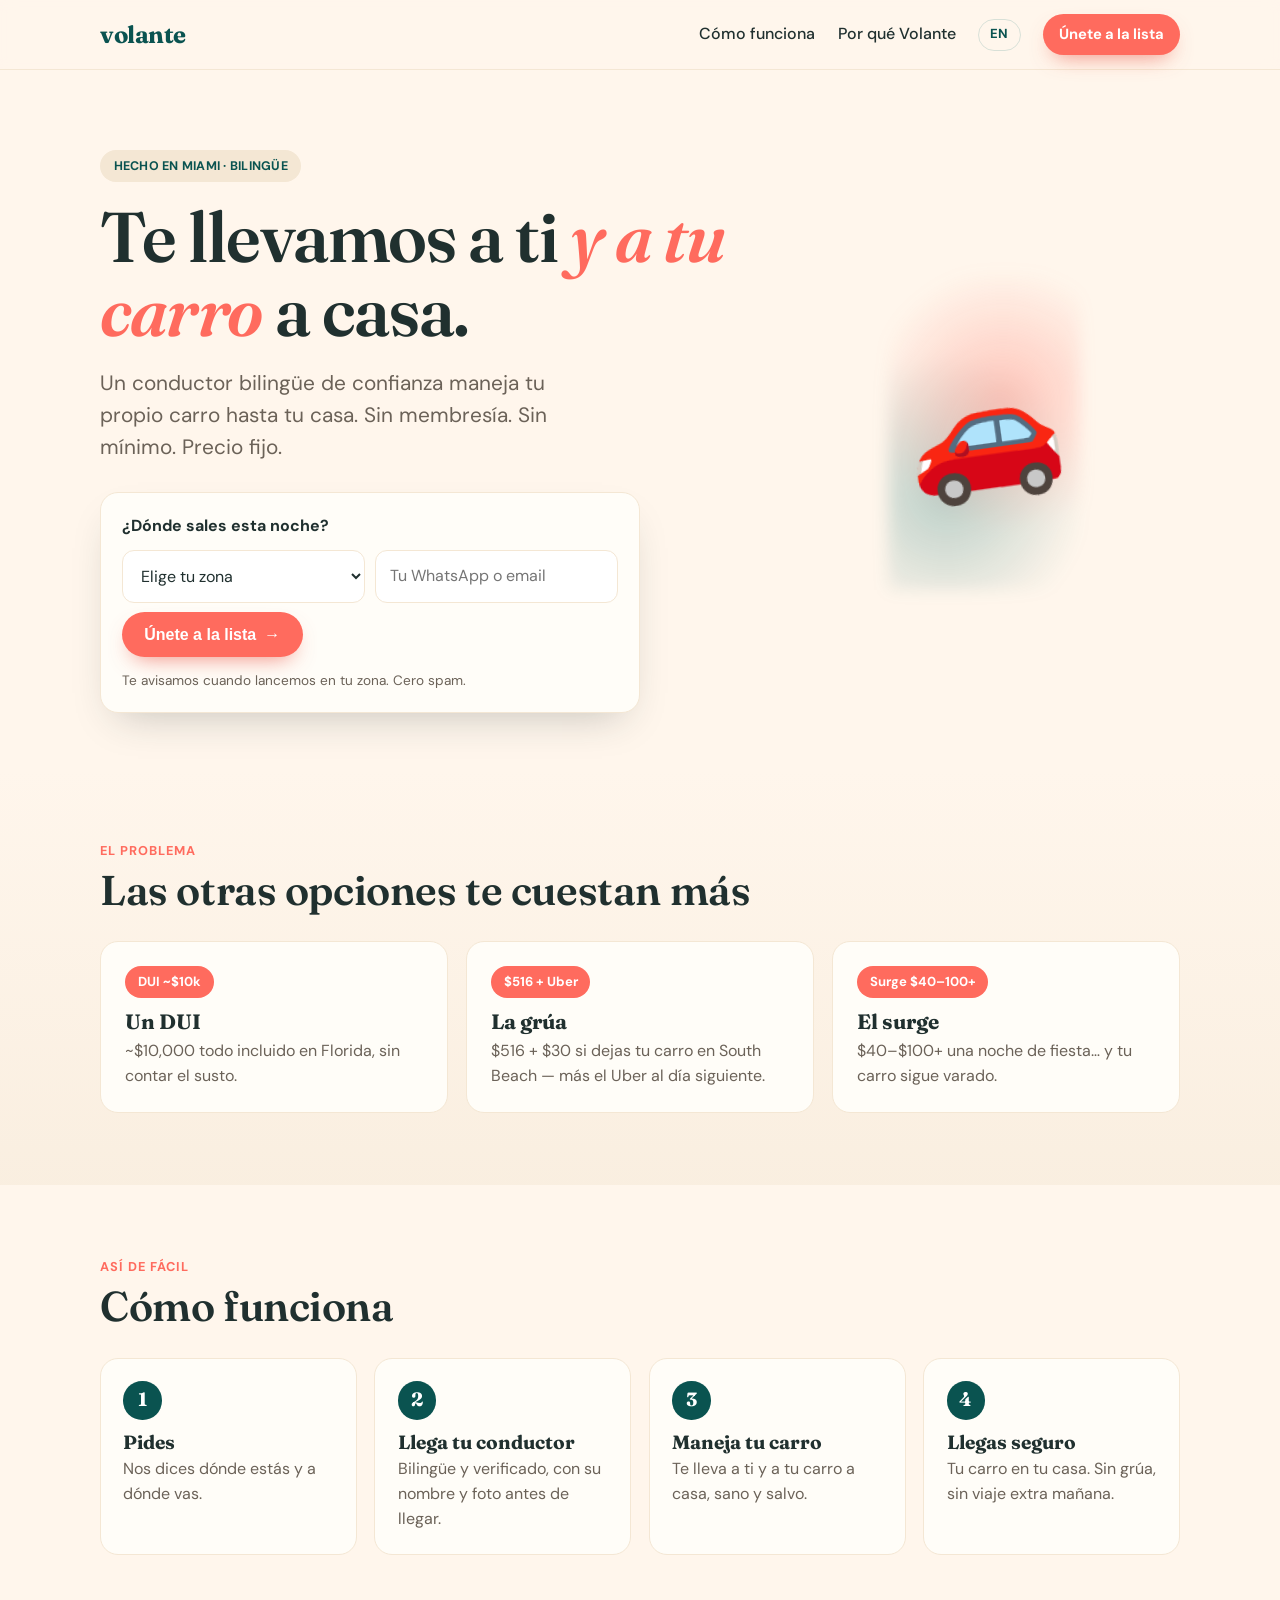
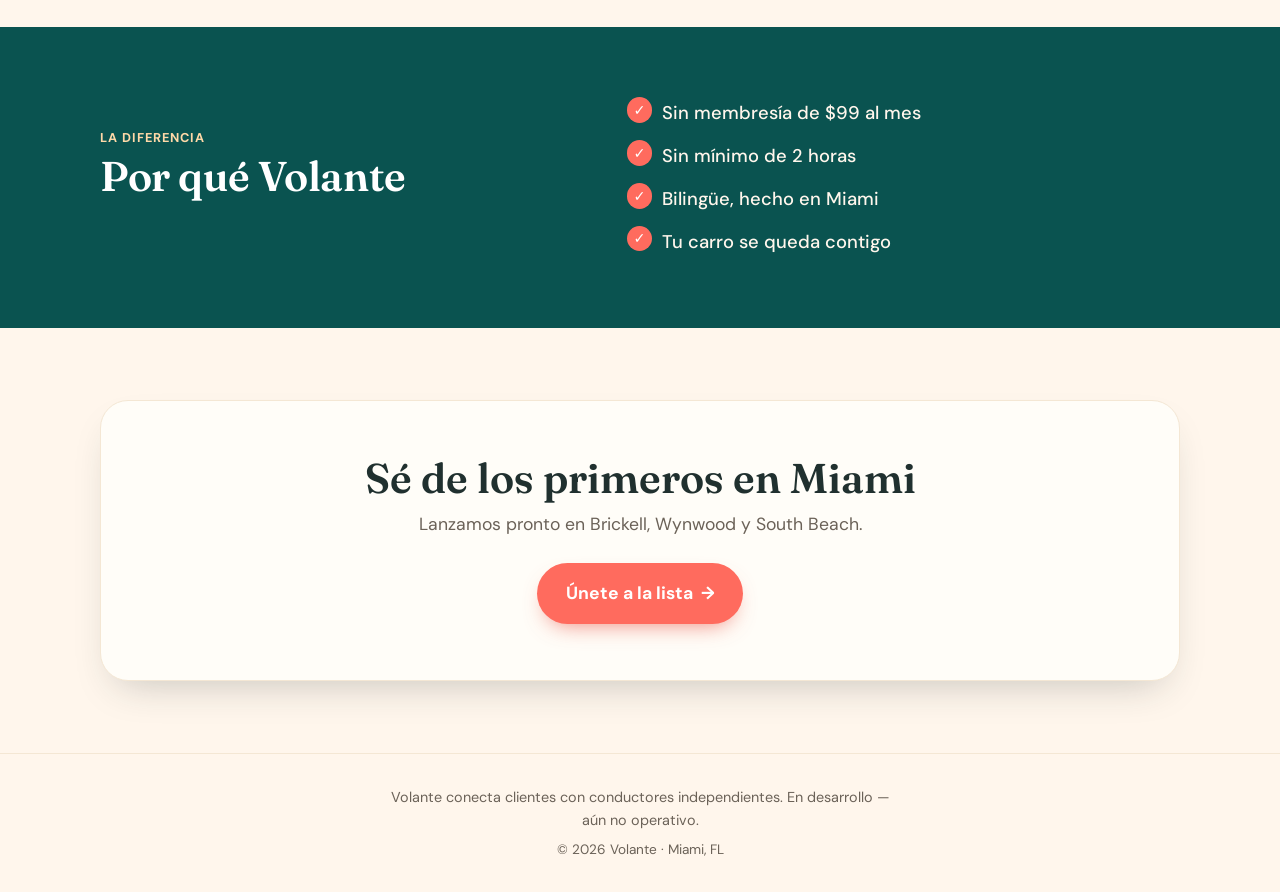
==== site/index.html @ 1a4ec63a "fix: track static site/ (un-ignore mkdocs /site rule); publish landing" ====
<!DOCTYPE html>
<html lang="es">
<head>
  <meta charset="utf-8" />
  <meta name="viewport" content="width=device-width, initial-scale=1" />
  <title>Volante — Te llevamos a ti y a tu carro a casa | Miami</title>
  <meta name="description" content="Conductor de confianza que maneja tu propio carro hasta tu casa en Miami. Sin membresía, sin mínimo, precio fijo. Bilingüe." />
  <meta property="og:title" content="Volante — Te llevamos a ti y a tu carro a casa" />
  <meta property="og:description" content="Conductor de confianza que maneja tu propio carro hasta tu casa en Miami. Sin membresía, sin mínimo, precio fijo." />
  <meta property="og:type" content="website" />
  <meta name="theme-color" content="#FF6B5E" />
  <link rel="alternate" hreflang="es" href="./index.html" />
  <link rel="alternate" hreflang="en" href="./en.html" />
  <link rel="preconnect" href="https://fonts.googleapis.com" />
  <link rel="preconnect" href="https://fonts.gstatic.com" crossorigin />
  <link href="https://fonts.googleapis.com/css2?family=Fraunces:opsz,wght@9..144,500;9..144,600;9..144,700&family=DM+Sans:wght@400;500;700&display=swap" rel="stylesheet" />
  <link rel="stylesheet" href="./styles.css" />
</head>
<body>
<header class="site-header">
  <div class="container nav">
    <a class="brand" href="./index.html">volante</a>
    <nav class="nav-links">
      <a class="nav-how" href="#como">Cómo funciona</a>
      <a class="nav-why" href="#porque">Por qué Volante</a>
      <a class="lang-toggle" href="./en.html" hreflang="en">EN</a>
      <a class="btn btn-sm" href="#unete">Únete a la lista</a>
    </nav>
  </div>
</header>

<main>
  <section class="hero">
    <div class="container hero-grid">
      <div class="hero-copy">
        <span class="badge">Hecho en Miami · Bilingüe</span>
        <h1 class="hero-title">Te llevamos a ti <span class="accent">y a tu carro</span> a casa.</h1>
        <p class="hero-sub">Un conductor bilingüe de confianza maneja tu propio carro hasta tu casa. Sin membresía. Sin mínimo. Precio fijo.</p>

        <!-- Formspree: crea un form gratis en https://formspree.io y reemplaza YOUR_FORM_ID -->
        <form id="unete" class="join-card" action="https://formspree.io/f/YOUR_FORM_ID" method="POST">
          <input type="hidden" name="lang" value="es" />
          <input type="hidden" name="_subject" value="Nuevo signup — Volante (ES)" />
          <input type="text" name="_gotcha" tabindex="-1" autocomplete="off" style="display:none" aria-hidden="true" />
          <label class="join-label" for="contact">¿Dónde sales esta noche?</label>
          <div id="flash" role="status" aria-live="polite"></div>
          <div class="join-row">
            <select name="zone" aria-label="zona">
              <option value="">Elige tu zona</option>
              <option>Brickell</option><option>Downtown</option><option>Wynwood</option>
              <option>South Beach</option><option>Coral Gables</option><option>Coconut Grove</option>
              <option value="Otra">Otra</option>
            </select>
            <input id="contact" name="contact" type="text" inputmode="email" placeholder="Tu WhatsApp o email" autocomplete="email" required />
            <button class="btn" type="submit">Únete a la lista <span aria-hidden="true">→</span></button>
          </div>
          <p class="join-micro">Te avisamos cuando lancemos en tu zona. Cero spam.</p>
        </form>
      </div>
      <div class="hero-art" aria-hidden="true"><div class="glow"></div><div class="wheel">🚗</div></div>
    </div>
  </section>

  <section class="section pains">
    <div class="container">
      <span class="kicker">El problema</span>
      <h2 class="section-title">Las otras opciones te cuestan más</h2>
      <div class="cards-3">
        <article class="card pain"><span class="pill">DUI ~$10k</span><h3>Un DUI</h3><p>~$10,000 todo incluido en Florida, sin contar el susto.</p></article>
        <article class="card pain"><span class="pill">$516 + Uber</span><h3>La grúa</h3><p>$516 + $30 si dejas tu carro en South Beach — más el Uber al día siguiente.</p></article>
        <article class="card pain"><span class="pill">Surge $40–100+</span><h3>El surge</h3><p>$40–$100+ una noche de fiesta… y tu carro sigue varado.</p></article>
      </div>
    </div>
  </section>

  <section id="como" class="section how">
    <div class="container">
      <span class="kicker">Así de fácil</span>
      <h2 class="section-title">Cómo funciona</h2>
      <ol class="steps">
        <li><span class="step-n">1</span><h3>Pides</h3><p>Nos dices dónde estás y a dónde vas.</p></li>
        <li><span class="step-n">2</span><h3>Llega tu conductor</h3><p>Bilingüe y verificado, con su nombre y foto antes de llegar.</p></li>
        <li><span class="step-n">3</span><h3>Maneja tu carro</h3><p>Te lleva a ti y a tu carro a casa, sano y salvo.</p></li>
        <li><span class="step-n">4</span><h3>Llegas seguro</h3><p>Tu carro en tu casa. Sin grúa, sin viaje extra mañana.</p></li>
      </ol>
    </div>
  </section>

  <section id="porque" class="section why">
    <div class="container why-grid">
      <div><span class="kicker">La diferencia</span><h2 class="section-title">Por qué Volante</h2></div>
      <ul class="why-list">
        <li>Sin membresía de $99 al mes</li>
        <li>Sin mínimo de 2 horas</li>
        <li>Bilingüe, hecho en Miami</li>
        <li>Tu carro se queda contigo</li>
      </ul>
    </div>
  </section>

  <section class="section cta">
    <div class="container cta-band">
      <h2>Sé de los primeros en Miami</h2>
      <p>Lanzamos pronto en Brickell, Wynwood y South Beach.</p>
      <a class="btn btn-lg" href="#unete">Únete a la lista <span aria-hidden="true">→</span></a>
    </div>
  </section>
</main>

<footer class="site-footer">
  <div class="container">
    <p class="foot-note">Volante conecta clientes con conductores independientes. En desarrollo — aún no operativo.</p>
    <p class="foot-legal">© 2026 Volante · Miami, FL</p>
  </div>
</footer>

<script>
  (function () {
    var form = document.getElementById('unete');
    var flash = document.getElementById('flash');
    var OK = "¡Listo! Te avisamos en cuanto lancemos en tu zona. 🚗";
    var ERR = "Algo salió mal. Inténtalo de nuevo.";
    var SOON = "¡Pronto! (falta conectar Formspree para activar la lista.)";
    function show(kind, msg) {
      flash.className = "flash " + (kind === "ok" ? "flash-ok" : "flash-err");
      flash.textContent = msg;
    }
    form.addEventListener('submit', function (e) {
      e.preventDefault();
      if (form.action.indexOf('YOUR_FORM_ID') !== -1) { show('ok', SOON); return; }
      fetch(form.action, { method: 'POST', body: new FormData(form), headers: { 'Accept': 'application/json' } })
        .then(function (r) { if (r.ok) { form.reset(); show('ok', OK); } else { show('err', ERR); } })
        .catch(function () { show('err', ERR); });
    });
  })();
</script>
</body>
</html>
---- site/styles.css ----
/* Volante — "Miami cálido" warm palette. Cream + teal + coral. */
:root {
  --cream: #fff6ec;
  --card: #fffdf8;
  --sand: #f4e7d4;
  --ink: #20302f;
  --muted: #6b6258;
  --teal: #0e6e6e;
  --teal-dark: #0a5350;
  --coral: #ff6b5e;
  --coral-dark: #e8503f;
  --ring: rgba(14, 110, 110, 0.16);
  --shadow: 0 18px 40px -18px rgba(32, 48, 47, 0.28);
  --radius: 18px;
}

* { box-sizing: border-box; }
html { scroll-behavior: smooth; }
body {
  margin: 0;
  background: var(--cream);
  color: var(--ink);
  font-family: "DM Sans", system-ui, -apple-system, sans-serif;
  line-height: 1.55;
  -webkit-font-smoothing: antialiased;
}
a { color: inherit; text-decoration: none; }
h1, h2, h3 { font-family: "Fraunces", Georgia, serif; line-height: 1.05; margin: 0; }

.container { width: min(1080px, 92vw); margin: 0 auto; }

/* Buttons */
.btn {
  display: inline-flex; align-items: center; gap: 0.5rem;
  background: var(--coral); color: #fff; font-weight: 700;
  border: none; cursor: pointer;
  padding: 0.85rem 1.4rem; border-radius: 999px; font-size: 1rem;
  box-shadow: 0 10px 22px -10px rgba(232, 80, 63, 0.7);
  transition: transform 0.15s ease, background 0.15s ease;
  white-space: nowrap;
}
.btn:hover { background: var(--coral-dark); transform: translateY(-1px); }
.btn-sm { padding: 0.55rem 1rem; font-size: 0.92rem; }
.btn-lg { padding: 1.05rem 1.8rem; font-size: 1.1rem; }

/* Header */
.site-header { position: sticky; top: 0; z-index: 10; backdrop-filter: blur(8px);
  background: rgba(255, 246, 236, 0.82); border-bottom: 1px solid var(--sand); }
.nav { display: flex; align-items: center; justify-content: space-between; padding: 0.9rem 0; }
.brand { font-family: "Fraunces", serif; font-weight: 700; font-size: 1.5rem; color: var(--teal-dark);
  letter-spacing: -0.02em; }
.nav-links { display: flex; align-items: center; gap: 1.4rem; font-weight: 500; }
.nav-links a:not(.btn):hover { color: var(--teal); }
.lang-toggle { border: 1.5px solid var(--ring); border-radius: 999px; padding: 0.3rem 0.7rem;
  font-weight: 700; font-size: 0.82rem; color: var(--teal-dark); }
.nav-links .nav-how, .nav-links .nav-why { display: none; }

/* Hero */
.hero { padding: clamp(2.5rem, 7vw, 5rem) 0 clamp(2rem, 5vw, 3.5rem); position: relative; overflow: hidden; }
.hero-grid { display: grid; grid-template-columns: 1fr; gap: 2rem; align-items: center; }
.badge { display: inline-block; background: var(--sand); color: var(--teal-dark);
  font-weight: 700; font-size: 0.78rem; letter-spacing: 0.02em; text-transform: uppercase;
  padding: 0.4rem 0.85rem; border-radius: 999px; margin-bottom: 1.1rem; }
.hero-title { font-size: clamp(2.6rem, 8vw, 4.4rem); font-weight: 600; letter-spacing: -0.02em; }
.hero-title .accent { color: var(--coral); font-style: italic; }
.hero-sub { font-size: clamp(1.05rem, 2.4vw, 1.3rem); color: var(--muted); max-width: 33ch; margin: 1.2rem 0 0; }

/* Join card */
.join-card { background: var(--card); border: 1px solid var(--sand); border-radius: var(--radius);
  box-shadow: var(--shadow); padding: 1.3rem; margin-top: 1.8rem; max-width: 540px; scroll-margin-top: 90px; }
.join-label { display: block; font-weight: 700; margin-bottom: 0.7rem; }
.join-row { display: flex; flex-wrap: wrap; gap: 0.6rem; }
.join-row select, .join-row input {
  font: inherit; padding: 0.8rem 0.9rem; border-radius: 12px; border: 1.5px solid var(--sand);
  background: #fff; color: var(--ink); flex: 1 1 160px; min-width: 0;
}
.join-row select:focus, .join-row input:focus { outline: none; border-color: var(--teal); box-shadow: 0 0 0 4px var(--ring); }
.join-row .btn { flex: 1 1 100%; justify-content: center; }
.join-micro { color: var(--muted); font-size: 0.85rem; margin: 0.8rem 0 0; }
.flash { font-weight: 600; padding: 0.7rem 0.9rem; border-radius: 12px; margin: 0 0 0.9rem; }
.flash-ok { background: rgba(14, 110, 110, 0.12); color: var(--teal-dark); }
.flash-err { background: rgba(232, 80, 63, 0.12); color: var(--coral-dark); }

/* Hero art */
.hero-art { display: none; position: relative; justify-self: center; }
.glow { position: absolute; inset: -30% -10%; background: radial-gradient(circle at 60% 40%,
  rgba(255, 107, 94, 0.35), transparent 60%), radial-gradient(circle at 30% 70%,
  rgba(14, 110, 110, 0.28), transparent 55%); filter: blur(8px); }
.wheel { position: relative; font-size: 8rem; transform: rotate(-8deg); }

/* Sections */
.section { padding: clamp(2.5rem, 6vw, 4.5rem) 0; }
.kicker { display: block; font-weight: 700; text-transform: uppercase; letter-spacing: 0.08em;
  font-size: 0.8rem; color: var(--coral); margin-bottom: 0.5rem; }
.section-title { font-size: clamp(1.8rem, 4.5vw, 2.6rem); font-weight: 600; letter-spacing: -0.01em; margin-bottom: 1.8rem; }

/* Pains */
.pains { background: linear-gradient(180deg, transparent, rgba(244, 231, 212, 0.5)); }
.cards-3 { display: grid; grid-template-columns: 1fr; gap: 1.1rem; }
.card { background: var(--card); border: 1px solid var(--sand); border-radius: var(--radius); padding: 1.5rem; }
.card h3 { font-size: 1.3rem; margin: 0.8rem 0 0.4rem; }
.card p { color: var(--muted); margin: 0; }
.pill { display: inline-block; background: var(--teal); color: #fff; font-weight: 700; font-size: 0.82rem;
  padding: 0.35rem 0.8rem; border-radius: 999px; }
.pain .pill { background: var(--coral); }

/* Steps */
.steps { list-style: none; margin: 0; padding: 0; display: grid; grid-template-columns: 1fr; gap: 1.1rem; counter-reset: s; }
.steps li { background: var(--card); border: 1px solid var(--sand); border-radius: var(--radius); padding: 1.4rem; }
.step-n { display: inline-grid; place-items: center; width: 2.4rem; height: 2.4rem; border-radius: 50%;
  background: var(--teal-dark); color: #fff; font-family: "Fraunces", serif; font-weight: 700; font-size: 1.2rem; }
.steps h3 { font-size: 1.2rem; margin: 0.8rem 0 0.3rem; }
.steps p { color: var(--muted); margin: 0; }

/* Why */
.why { background: var(--teal-dark); color: var(--cream); border-radius: 0; }
.why .kicker { color: #ffd9a8; }
.why .section-title { color: #fff; }
.why-grid { display: grid; grid-template-columns: 1fr; gap: 1.5rem; }
.why-list { list-style: none; margin: 0; padding: 0; display: grid; gap: 0.9rem; }
.why-list li { font-size: 1.15rem; font-weight: 500; padding-left: 2.2rem; position: relative; }
.why-list li::before { content: "✓"; position: absolute; left: 0; top: -2px; display: inline-grid; place-items: center;
  width: 1.6rem; height: 1.6rem; border-radius: 50%; background: var(--coral); color: #fff; font-size: 0.9rem; font-weight: 700; }

/* CTA */
.cta-band { text-align: center; background: var(--card); border: 1px solid var(--sand);
  border-radius: 28px; padding: clamp(2rem, 5vw, 3.5rem); box-shadow: var(--shadow); }
.cta-band h2 { font-size: clamp(1.8rem, 4.5vw, 2.6rem); font-weight: 600; }
.cta-band p { color: var(--muted); margin: 0.6rem 0 1.6rem; font-size: 1.1rem; }

/* Footer */
.site-footer { background: var(--cream); border-top: 1px solid var(--sand); padding: 2rem 0; text-align: center; }
.foot-note { color: var(--muted); font-size: 0.9rem; max-width: 50ch; margin: 0 auto 0.5rem; }
.foot-legal { color: var(--muted); font-size: 0.85rem; margin: 0; }

/* Responsive */
@media (min-width: 720px) {
  .nav-links .nav-how, .nav-links .nav-why { display: inline; }
  .cards-3 { grid-template-columns: repeat(3, 1fr); }
  .steps { grid-template-columns: repeat(2, 1fr); }
  .why-grid { grid-template-columns: 1fr 1.1fr; align-items: center; }
  .join-row .btn { flex: 0 0 auto; }
}
@media (min-width: 960px) {
  .hero-grid { grid-template-columns: 1.25fr 0.75fr; }
  .hero-art { display: block; }
  .steps { grid-template-columns: repeat(4, 1fr); }
}
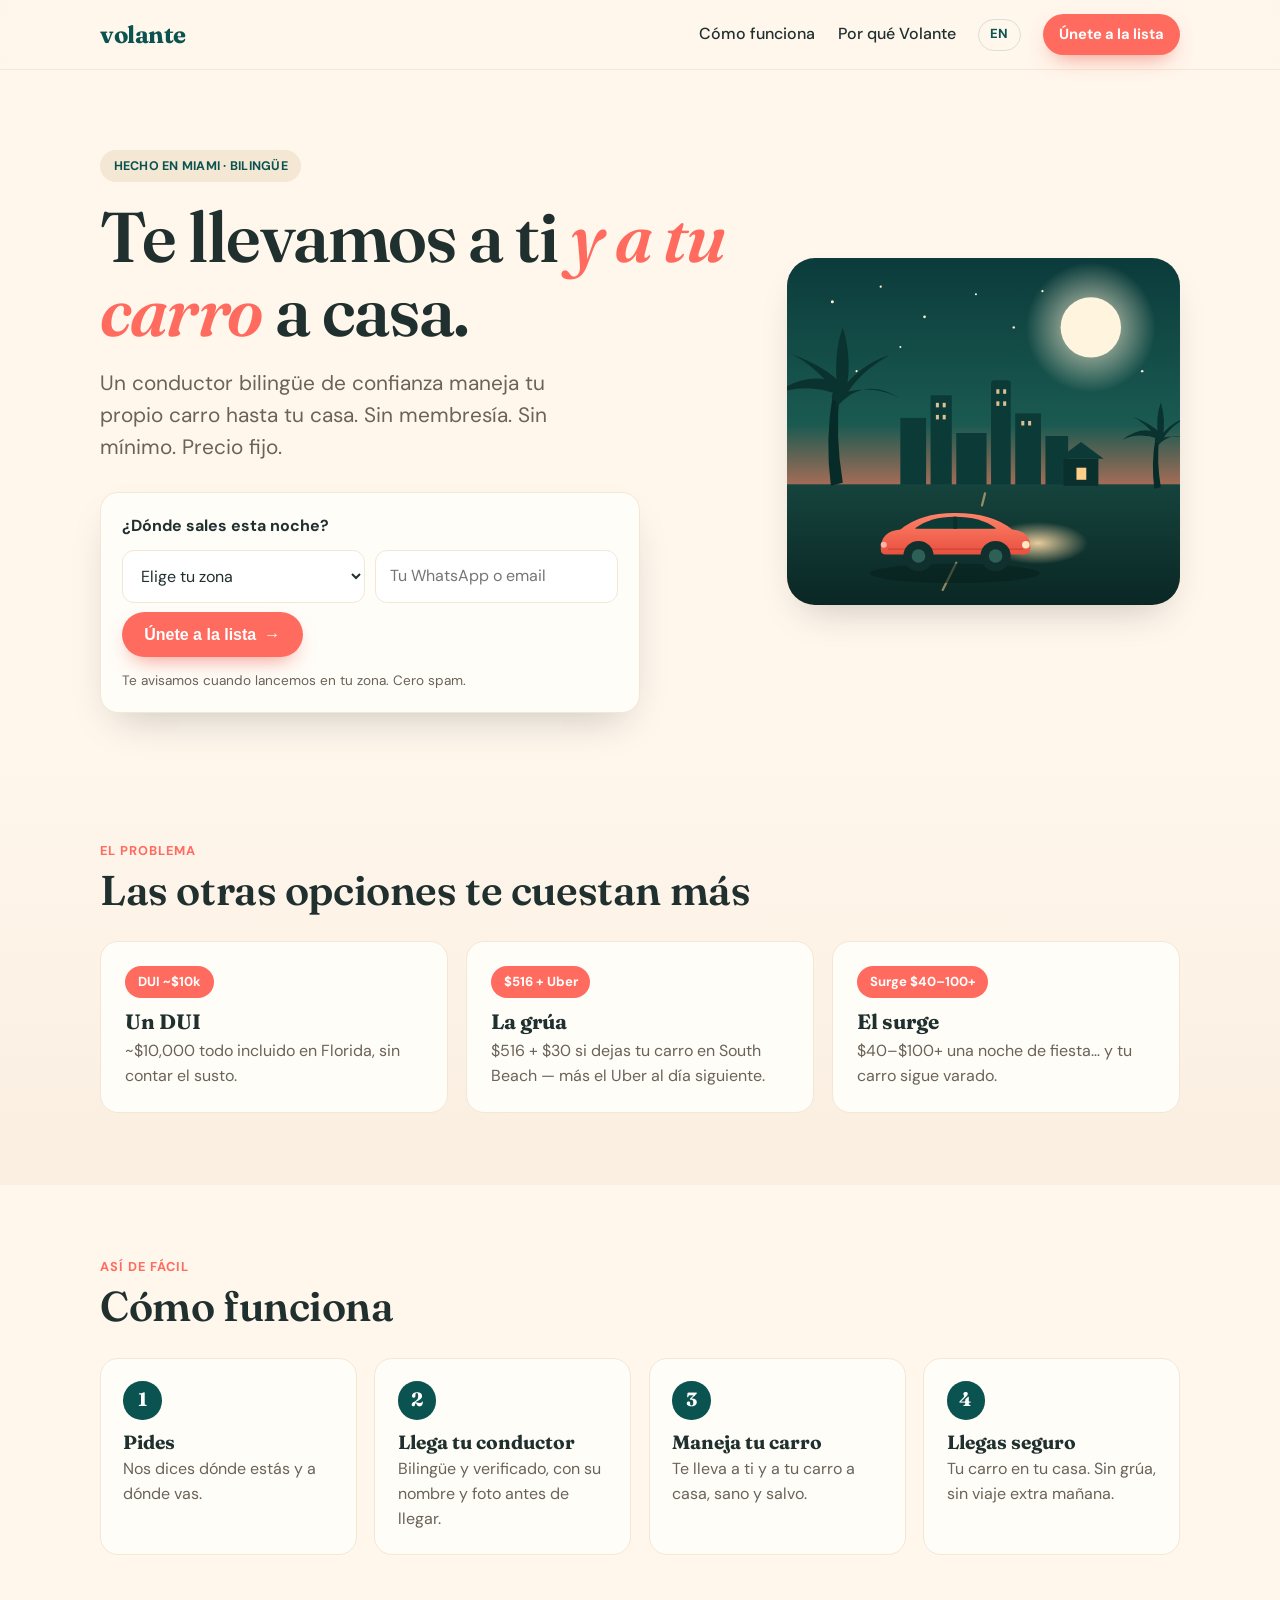
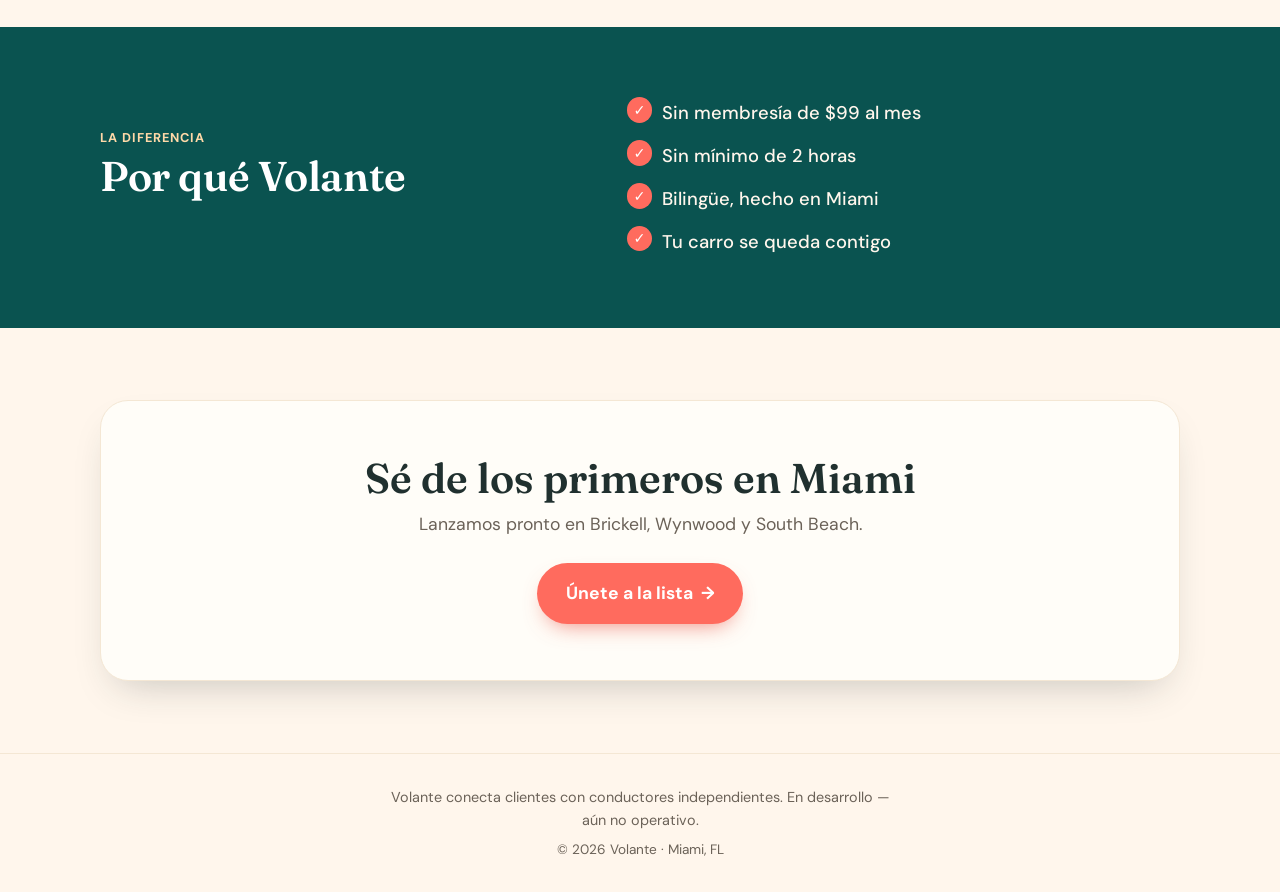
==== commit 9575f37a: "feat: custom Miami-night hero illustration (SVG) replacing emoji" ====
--- a/site/index.html
+++ b/site/index.html
@@ -37,10 +37,10 @@
         <h1 class="hero-title">Te llevamos a ti <span class="accent">y a tu carro</span> a casa.</h1>
         <p class="hero-sub">Un conductor bilingüe de confianza maneja tu propio carro hasta tu casa. Sin membresía. Sin mínimo. Precio fijo.</p>
 
-        <!-- Formspree: crea un form gratis en https://formspree.io y reemplaza YOUR_FORM_ID -->
-        <form id="unete" class="join-card" action="https://formspree.io/f/YOUR_FORM_ID" method="POST">
+        <!-- Google Sheet (Apps Script): reemplaza __SHEET_WEBAPP_URL__ con la URL /exec del web app. Ver docs/waitlist-google-sheet-setup.md -->
+        <form id="unete" class="join-card" action="__SHEET_WEBAPP_URL__" method="POST">
           <input type="hidden" name="lang" value="es" />
-          <input type="hidden" name="_subject" value="Nuevo signup — Volante (ES)" />
+          <input type="hidden" name="source" value="landing-es" />
           <input type="text" name="_gotcha" tabindex="-1" autocomplete="off" style="display:none" aria-hidden="true" />
           <label class="join-label" for="contact">¿Dónde sales esta noche?</label>
           <div id="flash" role="status" aria-live="polite"></div>
@@ -57,7 +57,7 @@
           <p class="join-micro">Te avisamos cuando lancemos en tu zona. Cero spam.</p>
         </form>
       </div>
-      <div class="hero-art" aria-hidden="true"><div class="glow"></div><div class="wheel">🚗</div></div>
+      <div class="hero-art"><img src="./hero.svg" alt="Un conductor de Volante lleva a un cliente y a su carro a casa de noche en Miami" width="520" height="460" /></div>
     </div>
   </section>
 
@@ -120,16 +120,16 @@
     var flash = document.getElementById('flash');
     var OK = "¡Listo! Te avisamos en cuanto lancemos en tu zona. 🚗";
     var ERR = "Algo salió mal. Inténtalo de nuevo.";
-    var SOON = "¡Pronto! (falta conectar Formspree para activar la lista.)";
+    var SOON = "¡Pronto! (falta conectar la hoja de Google para activar la lista.)";
     function show(kind, msg) {
       flash.className = "flash " + (kind === "ok" ? "flash-ok" : "flash-err");
       flash.textContent = msg;
     }
     form.addEventListener('submit', function (e) {
       e.preventDefault();
-      if (form.action.indexOf('YOUR_FORM_ID') !== -1) { show('ok', SOON); return; }
-      fetch(form.action, { method: 'POST', body: new FormData(form), headers: { 'Accept': 'application/json' } })
-        .then(function (r) { if (r.ok) { form.reset(); show('ok', OK); } else { show('err', ERR); } })
+      if (form.action.indexOf('__SHEET_WEBAPP_URL__') !== -1) { show('ok', SOON); return; }
+      fetch(form.action, { method: 'POST', mode: 'no-cors', body: new URLSearchParams(new FormData(form)) })
+        .then(function () { form.reset(); show('ok', OK); })
         .catch(function () { show('err', ERR); });
     });
   })();
--- a/site/styles.css
+++ b/site/styles.css
@@ -82,11 +82,8 @@
 .flash-err { background: rgba(232, 80, 63, 0.12); color: var(--coral-dark); }
 
 /* Hero art */
-.hero-art { display: none; position: relative; justify-self: center; }
-.glow { position: absolute; inset: -30% -10%; background: radial-gradient(circle at 60% 40%,
-  rgba(255, 107, 94, 0.35), transparent 60%), radial-gradient(circle at 30% 70%,
-  rgba(14, 110, 110, 0.28), transparent 55%); filter: blur(8px); }
-.wheel { position: relative; font-size: 8rem; transform: rotate(-8deg); }
+.hero-art { position: relative; justify-self: center; width: 100%; max-width: 520px; margin-top: 1.6rem; }
+.hero-art img { width: 100%; height: auto; display: block; border-radius: 28px; box-shadow: var(--shadow); }
 
 /* Sections */
 .section { padding: clamp(2.5rem, 6vw, 4.5rem) 0; }
@@ -143,6 +140,6 @@
 }
 @media (min-width: 960px) {
   .hero-grid { grid-template-columns: 1.25fr 0.75fr; }
-  .hero-art { display: block; }
+  .hero-art { margin-top: 0; }
   .steps { grid-template-columns: repeat(4, 1fr); }
 }
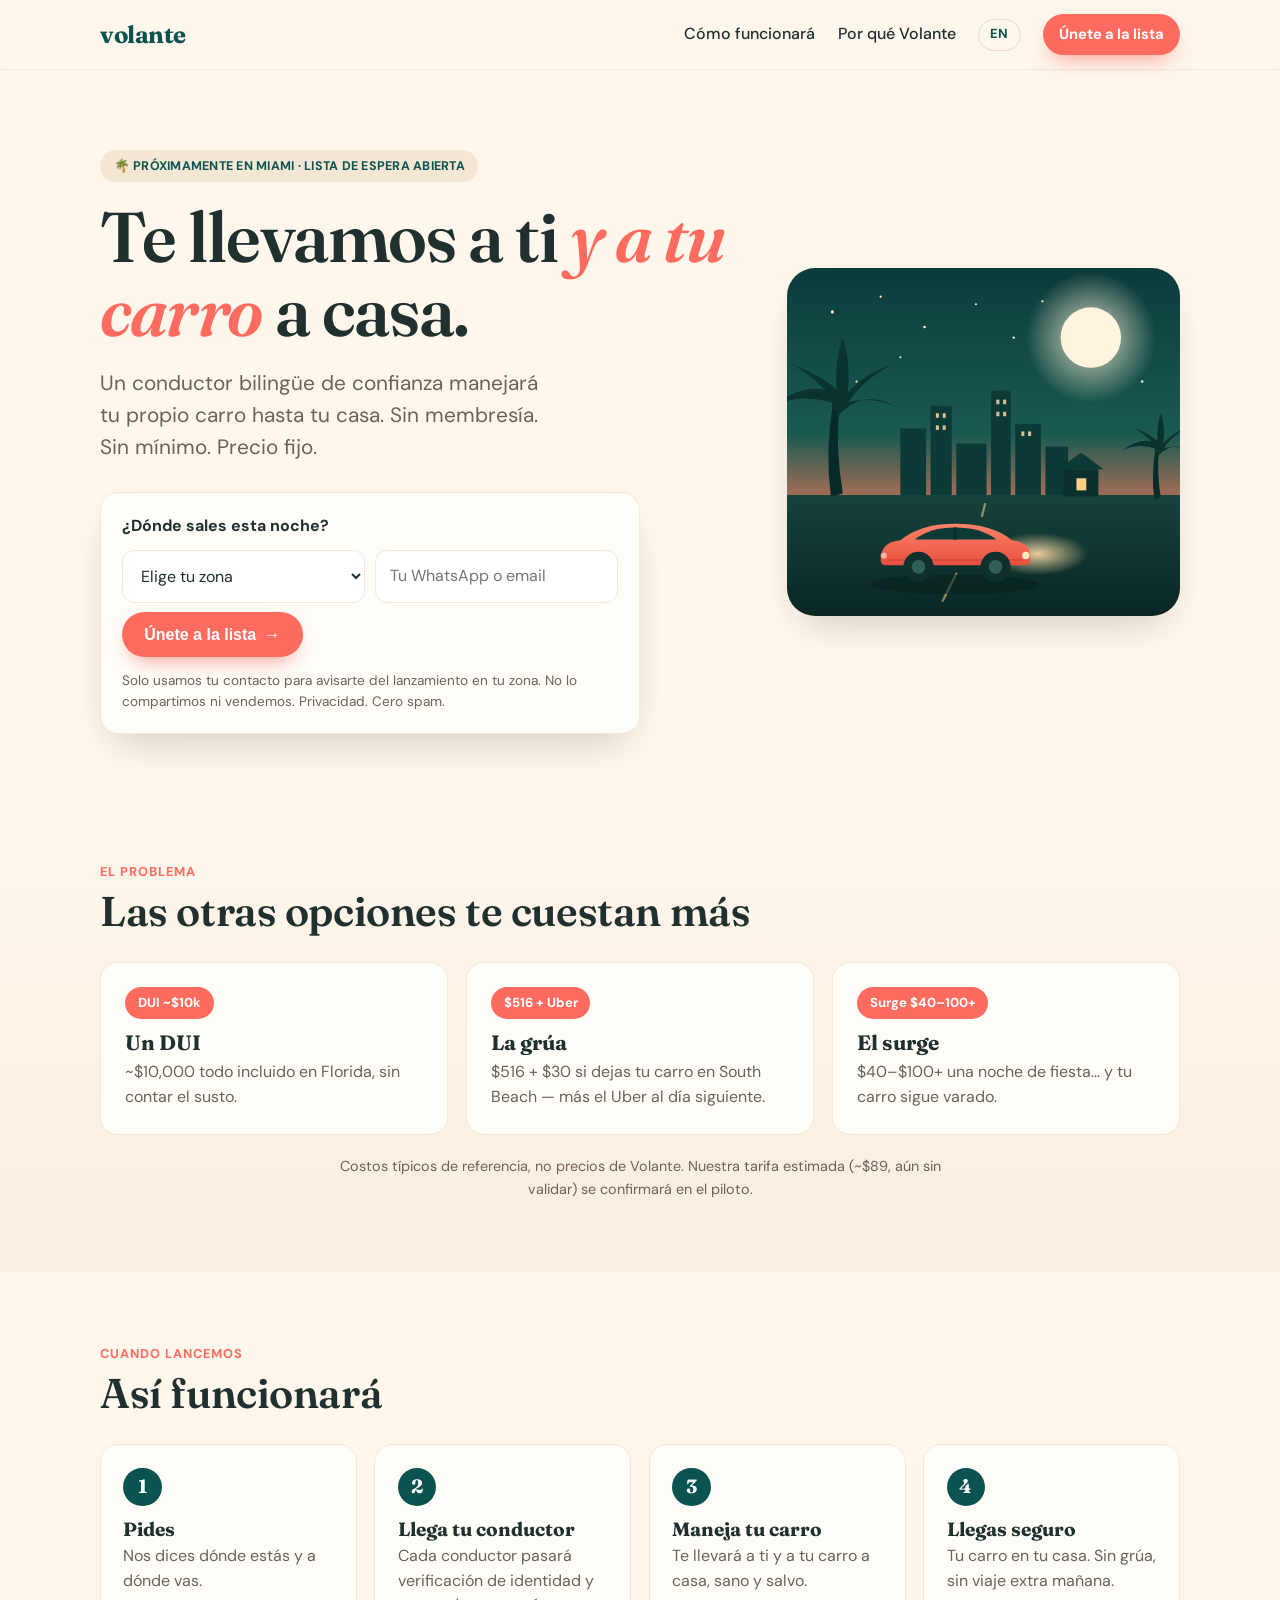
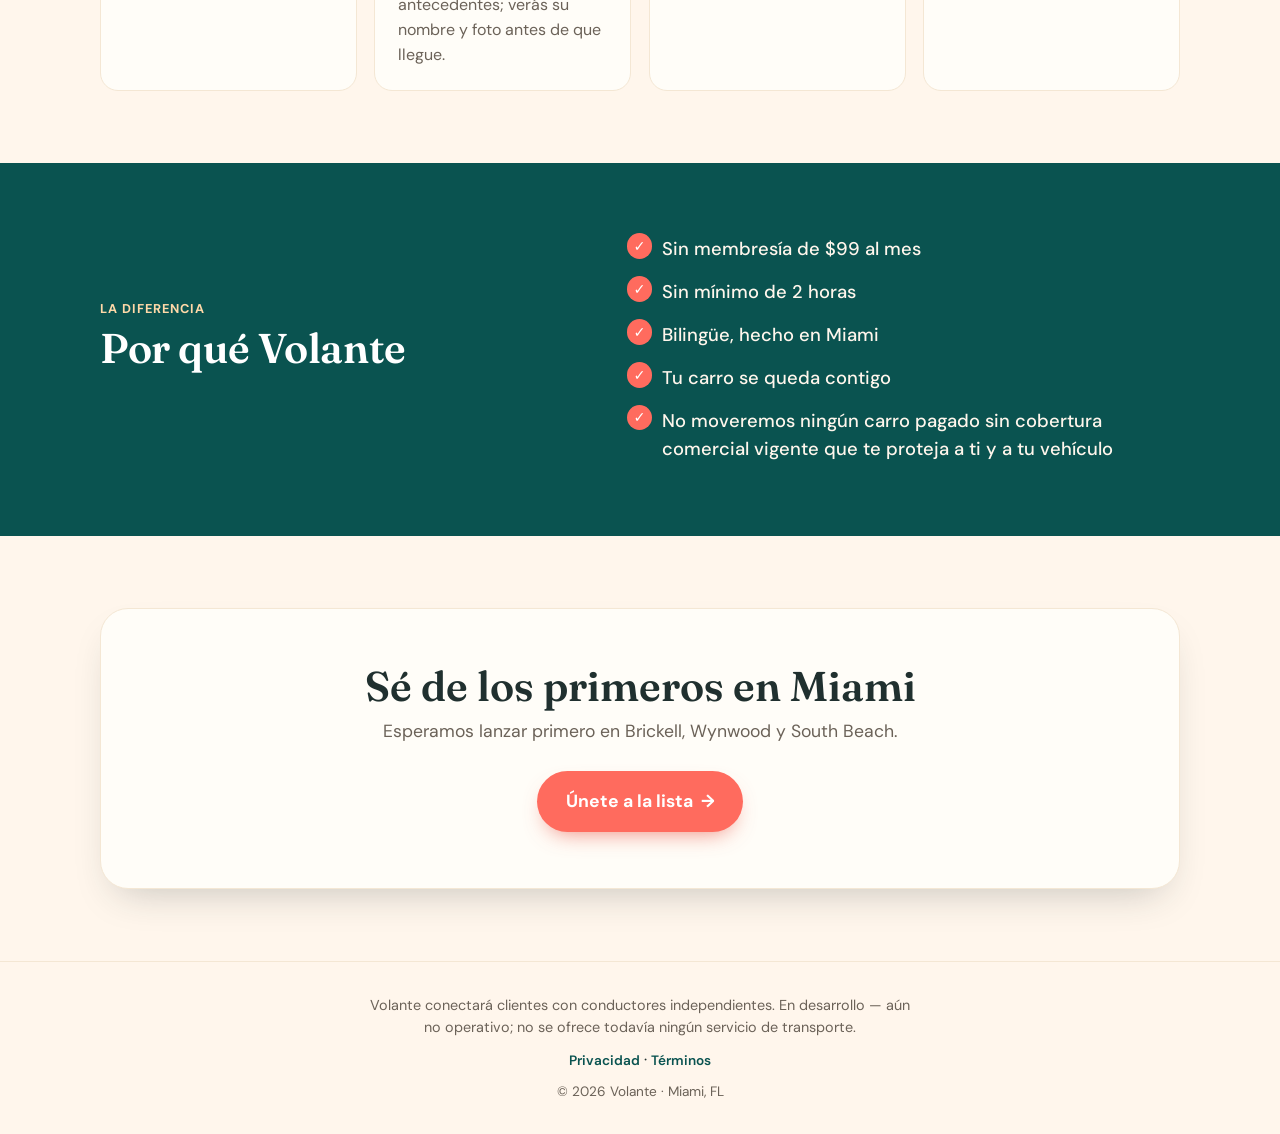
==== commit 16b049a3: "feat: SEO hardening (hreflang/canonical/og:image/robots/sitemap) + legal reframe to pre-launch + pri" ====
--- a/site/index.html
+++ b/site/index.html
@@ -4,13 +4,24 @@
   <meta charset="utf-8" />
   <meta name="viewport" content="width=device-width, initial-scale=1" />
   <title>Volante — Te llevamos a ti y a tu carro a casa | Miami</title>
-  <meta name="description" content="Conductor de confianza que maneja tu propio carro hasta tu casa en Miami. Sin membresía, sin mínimo, precio fijo. Bilingüe." />
+  <meta name="description" content="Conductor de confianza que manejará tu propio carro hasta tu casa en Miami. Sin membresía, sin mínimo, precio fijo. Bilingüe. Próximamente — apúntate a la lista." />
+  <link rel="canonical" href="https://danielregaladoumiami.github.io/volante/" />
+  <link rel="alternate" hreflang="es" href="https://danielregaladoumiami.github.io/volante/" />
+  <link rel="alternate" hreflang="en" href="https://danielregaladoumiami.github.io/volante/en.html" />
+  <link rel="alternate" hreflang="x-default" href="https://danielregaladoumiami.github.io/volante/" />
   <meta property="og:title" content="Volante — Te llevamos a ti y a tu carro a casa" />
-  <meta property="og:description" content="Conductor de confianza que maneja tu propio carro hasta tu casa en Miami. Sin membresía, sin mínimo, precio fijo." />
+  <meta property="og:description" content="Un conductor de confianza manejará tu propio carro hasta tu casa en Miami. Sin membresía, sin mínimo, precio fijo. Próximamente." />
   <meta property="og:type" content="website" />
+  <meta property="og:url" content="https://danielregaladoumiami.github.io/volante/" />
+  <meta property="og:image" content="https://danielregaladoumiami.github.io/volante/og.png" />
+  <meta property="og:image:width" content="1200" />
+  <meta property="og:image:height" content="630" />
+  <meta property="og:site_name" content="Volante" />
+  <meta property="og:locale" content="es_US" />
+  <meta property="og:locale:alternate" content="en_US" />
+  <meta name="twitter:card" content="summary_large_image" />
+  <meta name="twitter:image" content="https://danielregaladoumiami.github.io/volante/og.png" />
   <meta name="theme-color" content="#FF6B5E" />
-  <link rel="alternate" hreflang="es" href="./index.html" />
-  <link rel="alternate" hreflang="en" href="./en.html" />
   <link rel="preconnect" href="https://fonts.googleapis.com" />
   <link rel="preconnect" href="https://fonts.gstatic.com" crossorigin />
   <link href="https://fonts.googleapis.com/css2?family=Fraunces:opsz,wght@9..144,500;9..144,600;9..144,700&family=DM+Sans:wght@400;500;700&display=swap" rel="stylesheet" />
@@ -21,7 +32,7 @@
   <div class="container nav">
     <a class="brand" href="./index.html">volante</a>
     <nav class="nav-links">
-      <a class="nav-how" href="#como">Cómo funciona</a>
+      <a class="nav-how" href="#como">Cómo funcionará</a>
       <a class="nav-why" href="#porque">Por qué Volante</a>
       <a class="lang-toggle" href="./en.html" hreflang="en">EN</a>
       <a class="btn btn-sm" href="#unete">Únete a la lista</a>
@@ -33,9 +44,9 @@
   <section class="hero">
     <div class="container hero-grid">
       <div class="hero-copy">
-        <span class="badge">Hecho en Miami · Bilingüe</span>
+        <span class="badge">🌴 Próximamente en Miami · Lista de espera abierta</span>
         <h1 class="hero-title">Te llevamos a ti <span class="accent">y a tu carro</span> a casa.</h1>
-        <p class="hero-sub">Un conductor bilingüe de confianza maneja tu propio carro hasta tu casa. Sin membresía. Sin mínimo. Precio fijo.</p>
+        <p class="hero-sub">Un conductor bilingüe de confianza manejará tu propio carro hasta tu casa. Sin membresía. Sin mínimo. Precio fijo.</p>
 
         <!-- Google Sheet (Apps Script): reemplaza __SHEET_WEBAPP_URL__ con la URL /exec del web app. Ver docs/waitlist-google-sheet-setup.md -->
         <form id="unete" class="join-card" action="__SHEET_WEBAPP_URL__" method="POST">
@@ -54,7 +65,7 @@
             <input id="contact" name="contact" type="text" inputmode="email" placeholder="Tu WhatsApp o email" autocomplete="email" required />
             <button class="btn" type="submit">Únete a la lista <span aria-hidden="true">→</span></button>
           </div>
-          <p class="join-micro">Te avisamos cuando lancemos en tu zona. Cero spam.</p>
+          <p class="join-micro">Solo usamos tu contacto para avisarte del lanzamiento en tu zona. No lo compartimos ni vendemos. <a href="./privacy.html">Privacidad</a>. Cero spam.</p>
         </form>
       </div>
       <div class="hero-art"><img src="./hero.svg" alt="Un conductor de Volante lleva a un cliente y a su carro a casa de noche en Miami" width="520" height="460" /></div>
@@ -70,17 +81,18 @@
         <article class="card pain"><span class="pill">$516 + Uber</span><h3>La grúa</h3><p>$516 + $30 si dejas tu carro en South Beach — más el Uber al día siguiente.</p></article>
         <article class="card pain"><span class="pill">Surge $40–100+</span><h3>El surge</h3><p>$40–$100+ una noche de fiesta… y tu carro sigue varado.</p></article>
       </div>
+      <p class="cards-note">Costos típicos de referencia, no precios de Volante. Nuestra tarifa estimada (~$89, aún sin validar) se confirmará en el piloto.</p>
     </div>
   </section>
 
   <section id="como" class="section how">
     <div class="container">
-      <span class="kicker">Así de fácil</span>
-      <h2 class="section-title">Cómo funciona</h2>
+      <span class="kicker">Cuando lancemos</span>
+      <h2 class="section-title">Así funcionará</h2>
       <ol class="steps">
         <li><span class="step-n">1</span><h3>Pides</h3><p>Nos dices dónde estás y a dónde vas.</p></li>
-        <li><span class="step-n">2</span><h3>Llega tu conductor</h3><p>Bilingüe y verificado, con su nombre y foto antes de llegar.</p></li>
-        <li><span class="step-n">3</span><h3>Maneja tu carro</h3><p>Te lleva a ti y a tu carro a casa, sano y salvo.</p></li>
+        <li><span class="step-n">2</span><h3>Llega tu conductor</h3><p>Cada conductor pasará verificación de identidad y antecedentes; verás su nombre y foto antes de que llegue.</p></li>
+        <li><span class="step-n">3</span><h3>Maneja tu carro</h3><p>Te llevará a ti y a tu carro a casa, sano y salvo.</p></li>
         <li><span class="step-n">4</span><h3>Llegas seguro</h3><p>Tu carro en tu casa. Sin grúa, sin viaje extra mañana.</p></li>
       </ol>
     </div>
@@ -94,6 +106,7 @@
         <li>Sin mínimo de 2 horas</li>
         <li>Bilingüe, hecho en Miami</li>
         <li>Tu carro se queda contigo</li>
+        <li>No moveremos ningún carro pagado sin cobertura comercial vigente que te proteja a ti y a tu vehículo</li>
       </ul>
     </div>
   </section>
@@ -101,7 +114,7 @@
   <section class="section cta">
     <div class="container cta-band">
       <h2>Sé de los primeros en Miami</h2>
-      <p>Lanzamos pronto en Brickell, Wynwood y South Beach.</p>
+      <p>Esperamos lanzar primero en Brickell, Wynwood y South Beach.</p>
       <a class="btn btn-lg" href="#unete">Únete a la lista <span aria-hidden="true">→</span></a>
     </div>
   </section>
@@ -109,7 +122,8 @@
 
 <footer class="site-footer">
   <div class="container">
-    <p class="foot-note">Volante conecta clientes con conductores independientes. En desarrollo — aún no operativo.</p>
+    <p class="foot-note">Volante conectará clientes con conductores independientes. En desarrollo — aún no operativo; no se ofrece todavía ningún servicio de transporte.</p>
+    <p class="foot-links"><a href="./privacy.html">Privacidad</a> · <a href="./terms.html">Términos</a></p>
     <p class="foot-legal">© 2026 Volante · Miami, FL</p>
   </div>
 </footer>
--- a/site/styles.css
+++ b/site/styles.css
@@ -125,10 +125,25 @@
 .cta-band h2 { font-size: clamp(1.8rem, 4.5vw, 2.6rem); font-weight: 600; }
 .cta-band p { color: var(--muted); margin: 0.6rem 0 1.6rem; font-size: 1.1rem; }
 
+.cards-note { color: var(--muted); font-size: 0.9rem; margin: 1.3rem auto 0; max-width: 64ch; text-align: center; }
+
 /* Footer */
 .site-footer { background: var(--cream); border-top: 1px solid var(--sand); padding: 2rem 0; text-align: center; }
-.foot-note { color: var(--muted); font-size: 0.9rem; max-width: 50ch; margin: 0 auto 0.5rem; }
+.foot-note { color: var(--muted); font-size: 0.9rem; max-width: 56ch; margin: 0 auto 0.6rem; }
+.foot-links { margin: 0 0 0.5rem; }
+.foot-links a { color: var(--teal-dark); font-size: 0.85rem; font-weight: 600; }
+.foot-links a:hover { color: var(--coral); }
 .foot-legal { color: var(--muted); font-size: 0.85rem; margin: 0; }
+
+/* Legal pages */
+.legal { padding: clamp(2rem, 5vw, 3.5rem) 0 3rem; }
+.legal .back { display: inline-block; margin-bottom: 1.4rem; color: var(--teal-dark); font-weight: 600; }
+.legal h1 { font-size: clamp(1.8rem, 4vw, 2.4rem); margin-bottom: 0.3rem; }
+.legal h2 { font-size: 1.15rem; margin: 1.6rem 0 0.3rem; }
+.legal p, .legal li { color: var(--ink); margin: 0.5rem 0; line-height: 1.6; }
+.legal .muted { color: var(--muted); font-size: 0.9rem; }
+.legal a { color: var(--teal-dark); font-weight: 600; }
+.legal .lang-sep { margin: 2.5rem 0; border: none; border-top: 1px solid var(--sand); }
 
 /* Responsive */
 @media (min-width: 720px) {
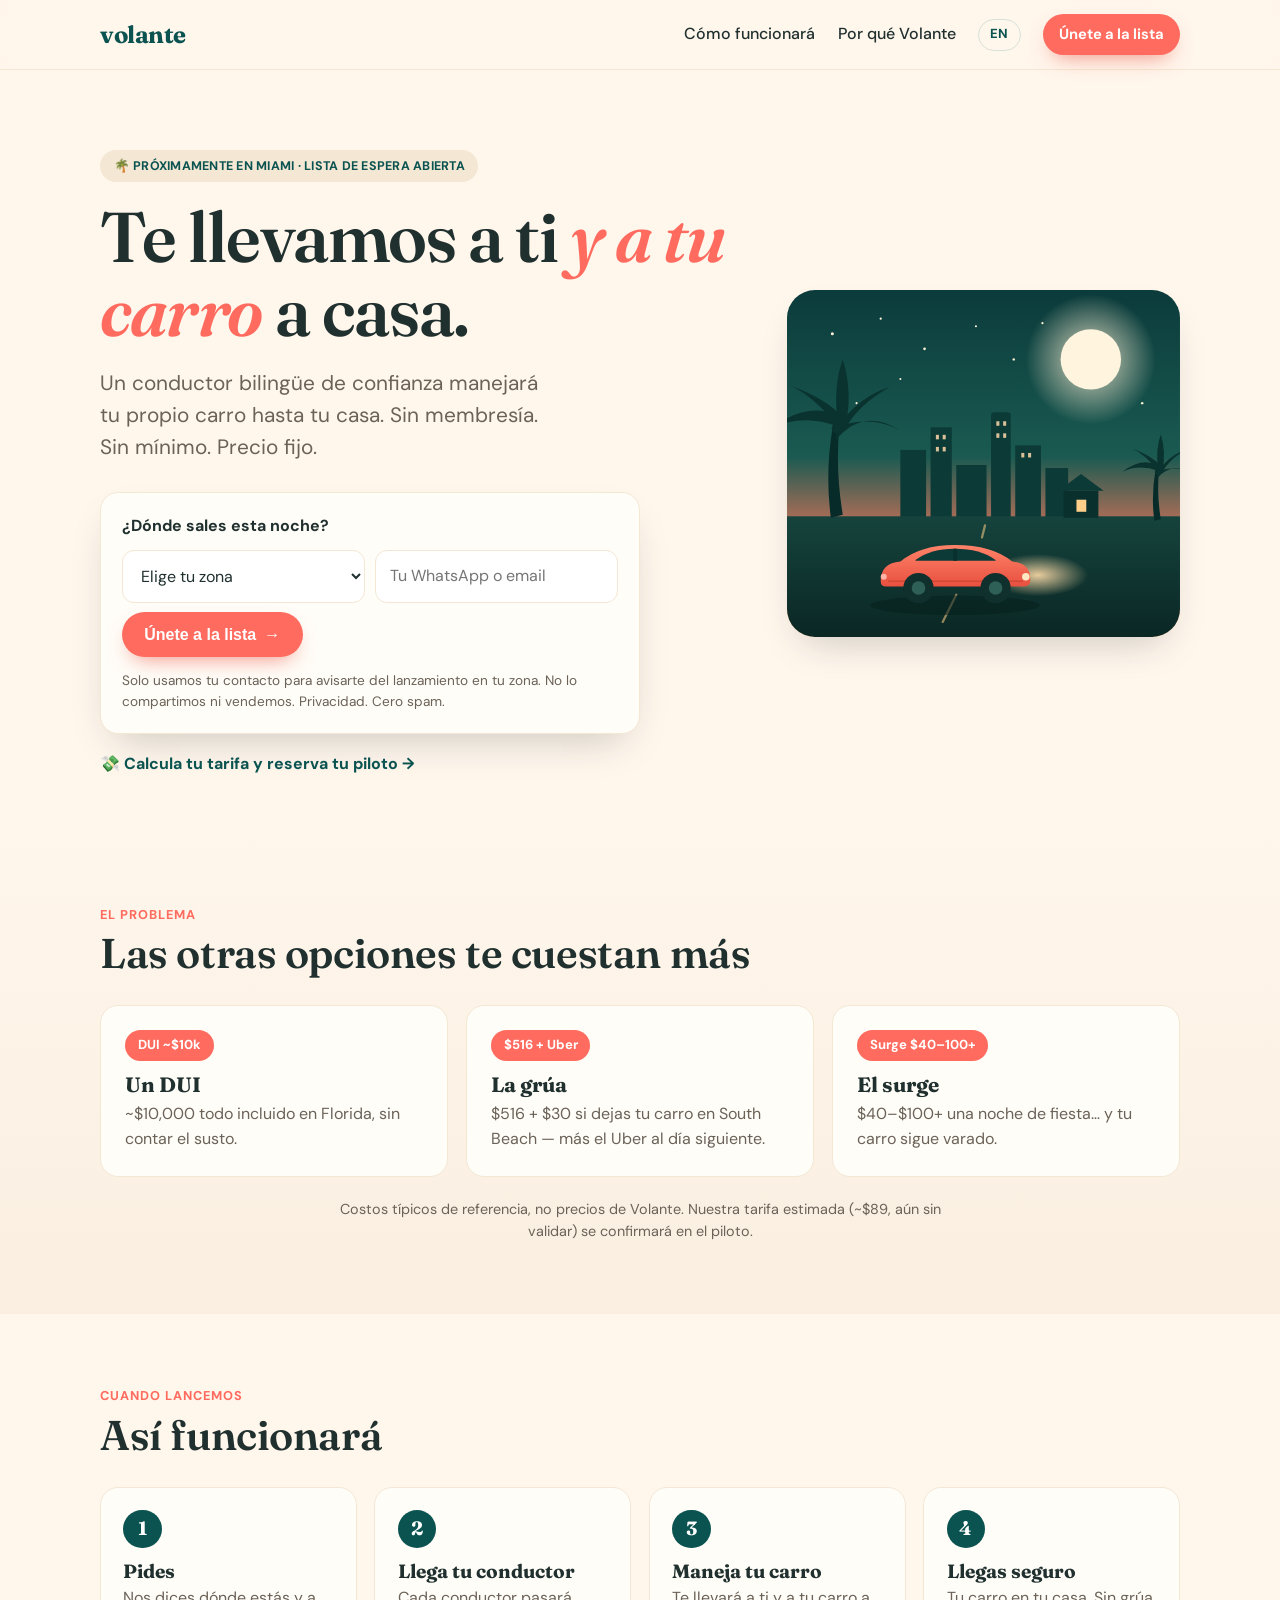
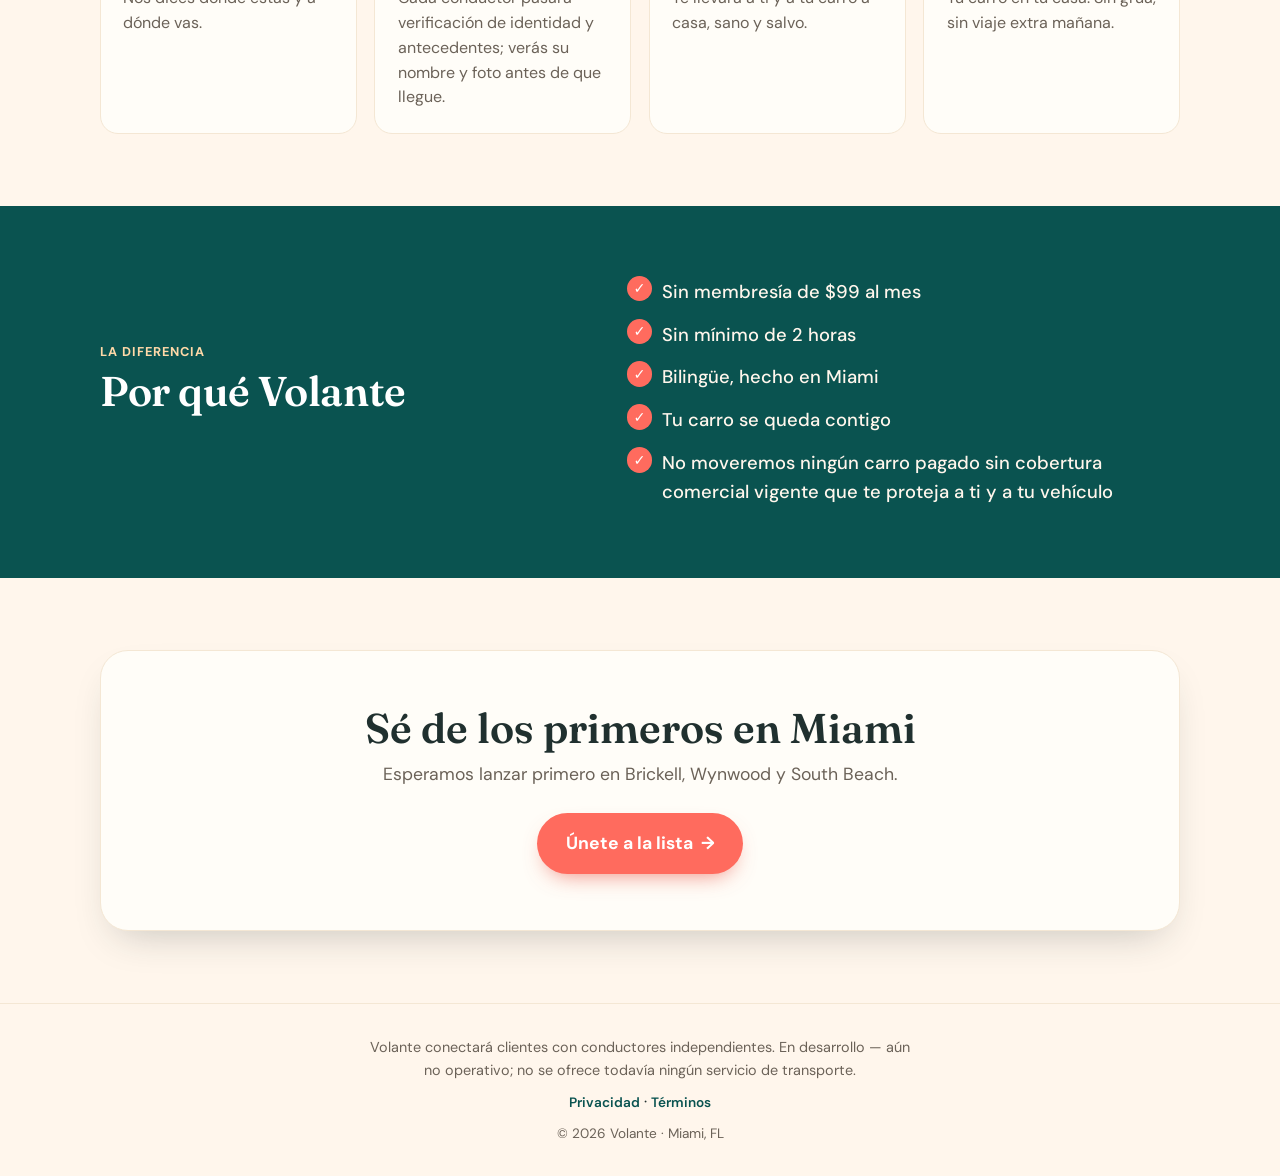
==== commit a78c04b5: "feat: MVP product — interactive fare/savings estimator + pilot-ride request (pedir/request + estimat" ====
--- a/site/index.html
+++ b/site/index.html
@@ -67,6 +67,7 @@
           </div>
           <p class="join-micro">Solo usamos tu contacto para avisarte del lanzamiento en tu zona. No lo compartimos ni vendemos. <a href="./privacy.html">Privacidad</a>. Cero spam.</p>
         </form>
+        <p class="hero-secondary"><a href="./pedir.html">💸 Calcula tu tarifa y reserva tu piloto →</a></p>
       </div>
       <div class="hero-art"><img src="./hero.svg" alt="Un conductor de Volante lleva a un cliente y a su carro a casa de noche en Miami" width="520" height="460" /></div>
     </div>
--- a/site/styles.css
+++ b/site/styles.css
@@ -77,6 +77,9 @@
 .join-row select:focus, .join-row input:focus { outline: none; border-color: var(--teal); box-shadow: 0 0 0 4px var(--ring); }
 .join-row .btn { flex: 1 1 100%; justify-content: center; }
 .join-micro { color: var(--muted); font-size: 0.85rem; margin: 0.8rem 0 0; }
+.hero-secondary { margin: 1.1rem 0 0; font-weight: 700; }
+.hero-secondary a { color: var(--teal-dark); }
+.hero-secondary a:hover { color: var(--coral); }
 .flash { font-weight: 600; padding: 0.7rem 0.9rem; border-radius: 12px; margin: 0 0 0.9rem; }
 .flash-ok { background: rgba(14, 110, 110, 0.12); color: var(--teal-dark); }
 .flash-err { background: rgba(232, 80, 63, 0.12); color: var(--coral-dark); }
@@ -158,3 +161,34 @@
   .hero-art { margin-top: 0; }
   .steps { grid-template-columns: repeat(4, 1fr); }
 }
+
+/* Fare estimator */
+.est-wrap { max-width: 720px; }
+.est-card { background: var(--card); border: 1px solid var(--sand); border-radius: var(--radius); box-shadow: var(--shadow); padding: clamp(1.2rem, 3vw, 1.8rem); margin-top: 1.6rem; }
+.est-selects { display: grid; grid-template-columns: 1fr; gap: 0.9rem; }
+.est-field { display: flex; flex-direction: column; gap: 0.4rem; font-weight: 700; font-size: 0.92rem; color: var(--teal-dark); }
+.est-field select { font: inherit; font-weight: 500; color: var(--ink); padding: 0.8rem 0.9rem; border-radius: 12px; border: 1.5px solid var(--sand); background: #fff; }
+.est-field select:focus { outline: none; border-color: var(--teal); box-shadow: 0 0 0 4px var(--ring); }
+.est-result { display: grid; grid-template-columns: 1fr; gap: 1rem; margin: 1.4rem 0 0.6rem; }
+.est-fare-block { background: var(--teal-dark); color: var(--cream); border-radius: 16px; padding: 1.3rem; text-align: center; }
+.est-fare-label { font-size: 0.8rem; text-transform: uppercase; letter-spacing: 0.06em; color: #ffd9a8; font-weight: 700; }
+.est-fare-big { font-family: "Fraunces", serif; font-size: clamp(3rem, 10vw, 4rem); font-weight: 700; line-height: 1; margin: 0.3rem 0; }
+.est-fare-note { font-size: 0.78rem; color: rgba(255, 246, 236, 0.78); }
+.est-compare { background: var(--cream); border: 1px solid var(--sand); border-radius: 16px; padding: 1.1rem; }
+.est-compare-head { font-family: "Fraunces", serif; font-weight: 700; font-size: 1.1rem; display: flex; justify-content: space-between; gap: 0.5rem; }
+.est-compare-sub { color: var(--muted); font-size: 0.85rem; margin: 0.3rem 0 0.6rem; }
+.est-row { display: flex; justify-content: space-between; gap: 0.5rem; padding: 0.35rem 0; border-top: 1px solid var(--sand); color: var(--ink); font-size: 0.92rem; }
+.est-row.est-total { font-weight: 700; color: var(--coral-dark); }
+.est-keep { background: rgba(255, 107, 94, 0.1); color: var(--coral-dark); font-weight: 600; border-radius: 12px; padding: 0.8rem 1rem; margin: 0.2rem 0 0; }
+.est-keep:empty { display: none; }
+.req-form { margin-top: 1.3rem; border-top: 1px solid var(--sand); padding-top: 1.3rem; }
+.req-row { display: flex; gap: 0.6rem; }
+.req-form input[type="text"], .req-form input[type="number"] { font: inherit; padding: 0.8rem 0.9rem; border-radius: 12px; border: 1.5px solid var(--sand); background: #fff; color: var(--ink); width: 100%; margin-bottom: 0.6rem; }
+.req-form input:focus { outline: none; border-color: var(--teal); box-shadow: 0 0 0 4px var(--ring); }
+.req-row input[name="contact"] { flex: 1 1 auto; }
+.req-row input[name="passengers"] { flex: 0 0 84px; }
+.req-form .btn { width: 100%; justify-content: center; margin-top: 0.2rem; }
+@media (min-width: 620px) {
+  .est-selects { grid-template-columns: 1fr 1fr; }
+  .est-result { grid-template-columns: 1fr 1fr; }
+}
